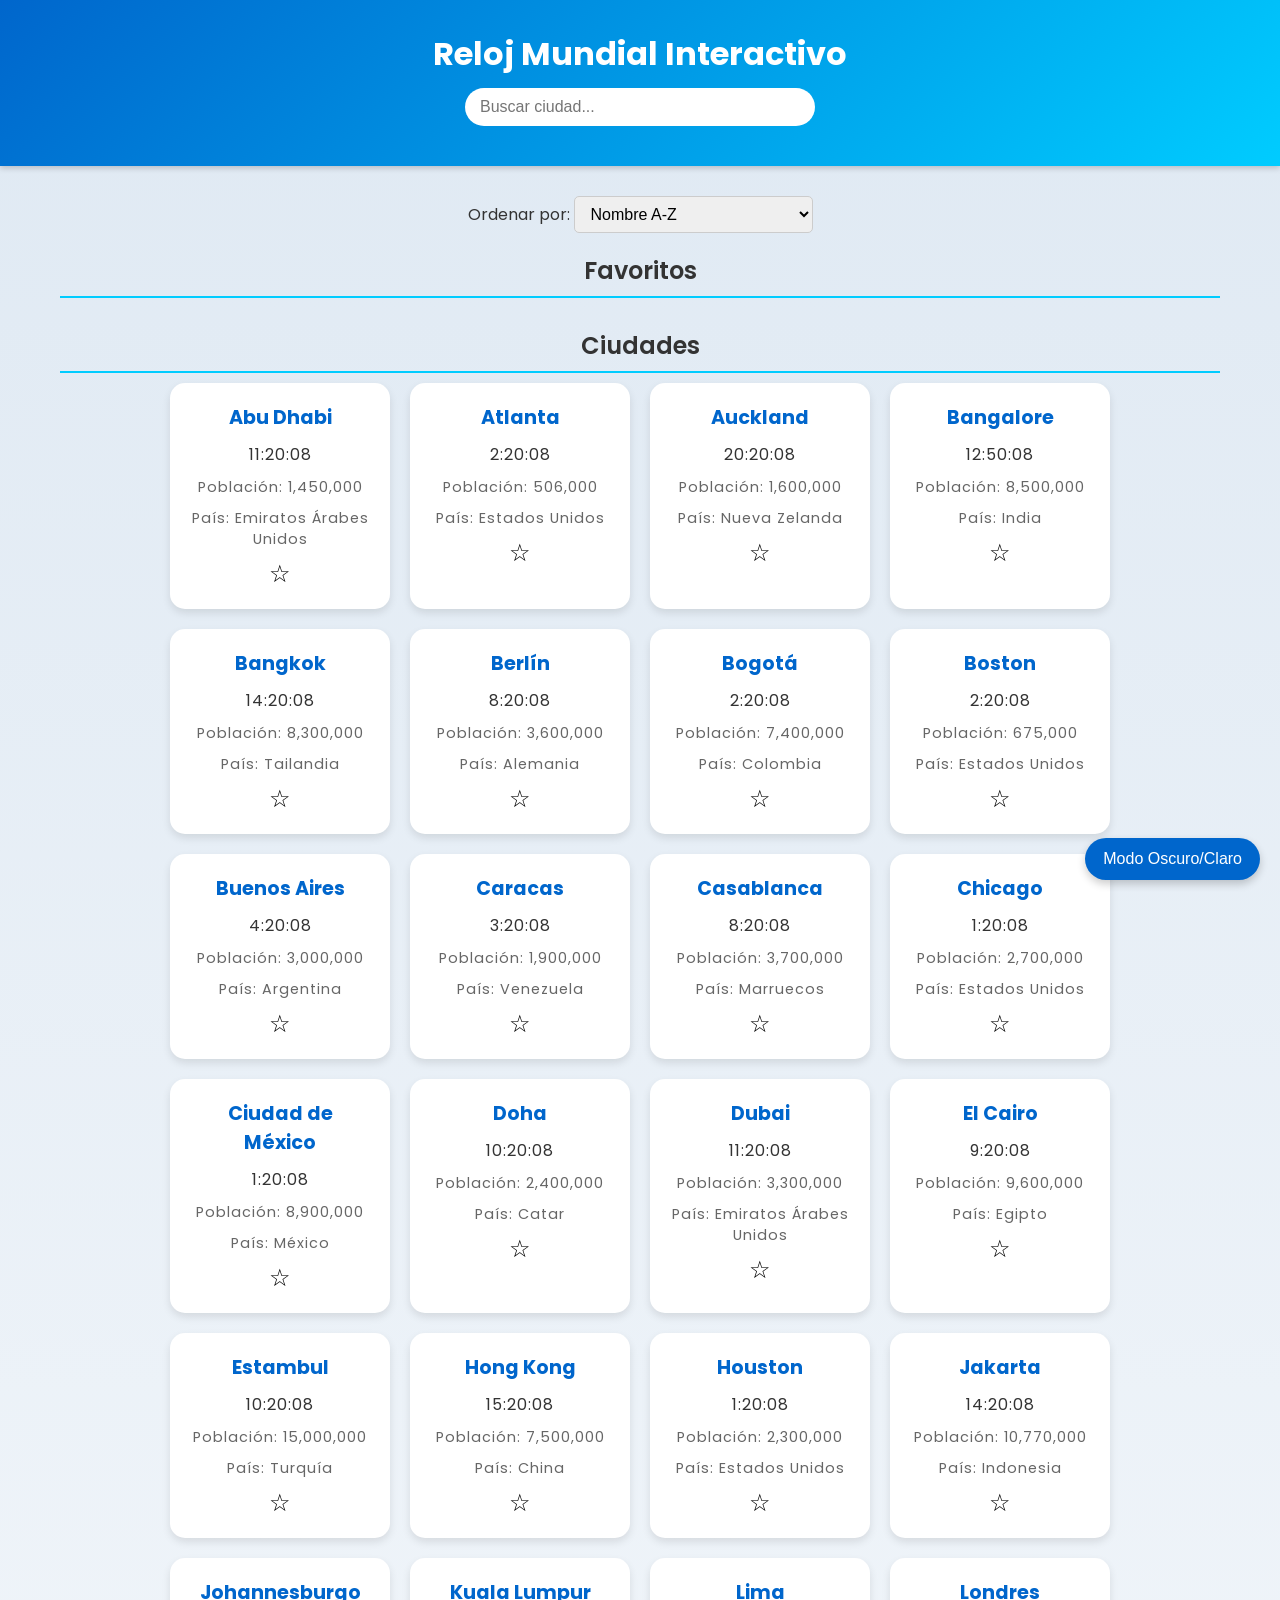
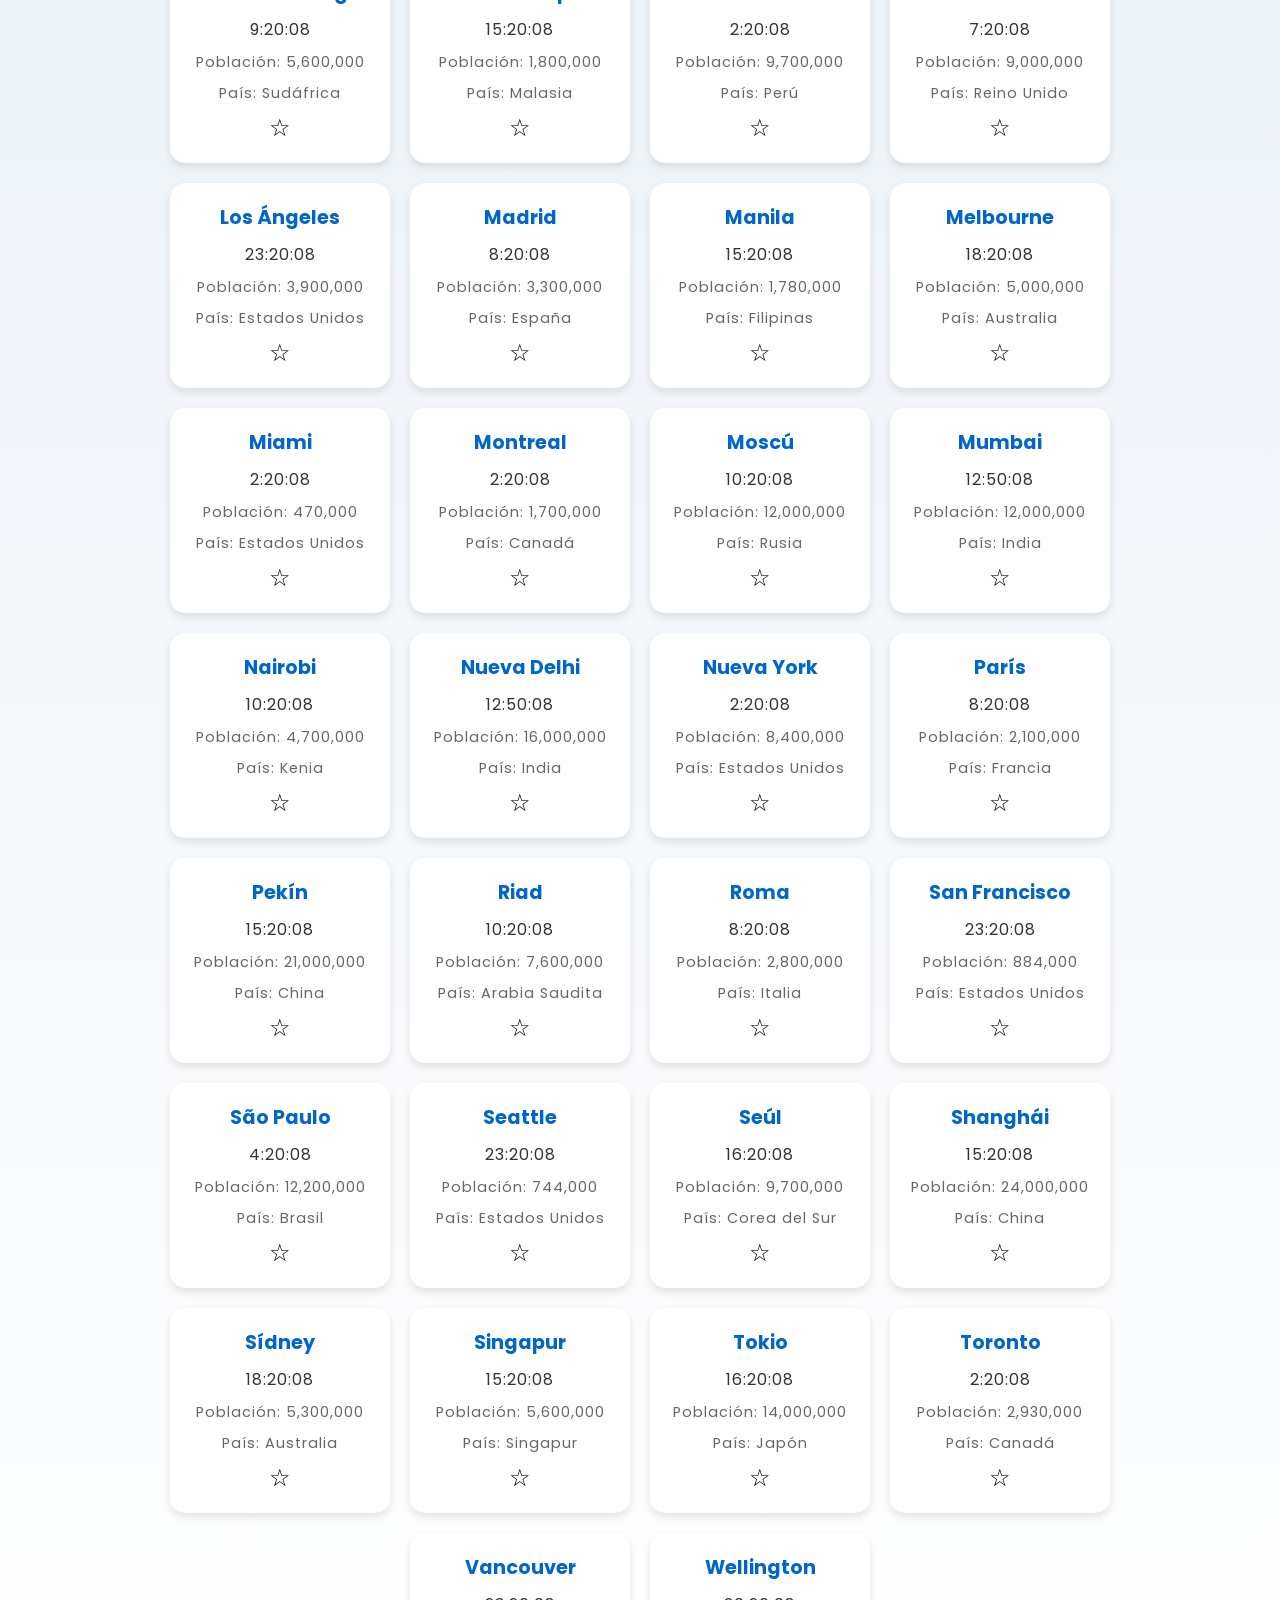
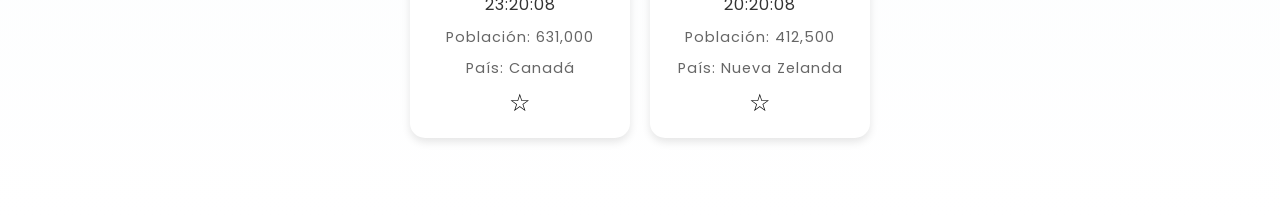
==== World-Time.html @ aeda7d7f "first version, no major features or changes" ====
<!DOCTYPE html>
<html lang="es">
<head>
  <meta charset="UTF-8">
  <meta name="viewport" content="width=device-width, initial-scale=1">
  <title>Reloj Mundial Interactivo</title>
  <!-- Fuente moderna desde Google Fonts -->
  <link href="https://fonts.googleapis.com/css2?family=Poppins:wght@300;400;600&display=swap" rel="stylesheet">
  <style>
    /* Reset de márgenes y estilos básicos */
    * {
      margin: 0;
      padding: 0;
      box-sizing: border-box;
    }
    body {
      font-family: 'Poppins', sans-serif;
      background: linear-gradient(to bottom, #dfe9f3, #ffffff);
      color: #333;
      transition: background 0.3s, color 0.3s;
      min-height: 100vh;
      padding-bottom: 60px; /* Espacio para el botón fijo */
    }
    header {
      background: linear-gradient(135deg, #0066cc, #00ccff);
      color: white;
      padding: 30px 20px;
      text-align: center;
      box-shadow: 0 2px 6px rgba(0,0,0,0.2);
      position: sticky;
      top: 0;
      z-index: 1000;
    }
    header h1 {
      font-size: 2rem;
      margin-bottom: 10px;
    }
    header input {
      padding: 10px 15px;
      width: 90%;
      max-width: 350px;
      border: none;
      border-radius: 25px;
      outline: none;
      font-size: 1rem;
      margin-bottom: 10px;
    }
    main {
      padding: 20px;
      max-width: 1200px;
      margin: 0 auto;
    }
    .section-title {
      margin: 20px 0 10px;
      padding-bottom: 8px;
      font-size: 1.5rem;
      font-weight: 600;
      border-bottom: 2px solid #00ccff;
      text-align: center;
    }
    /* Contenedores para Favoritos y Ciudades */
    #favoritos, #ciudades {
      display: flex;
      flex-wrap: wrap;
      gap: 20px;
      justify-content: center;
    }
    .city-card {
      background: white;
      width: 220px;
      padding: 20px;
      border-radius: 15px;
      box-shadow: 0 4px 8px rgba(0,0,0,0.1);
      text-align: center;
      transition: transform 0.2s, box-shadow 0.2s;
    }
    .city-card:hover {
      transform: translateY(-5px);
      box-shadow: 0 8px 16px rgba(0,0,0,0.2);
      cursor: pointer;
    }
    .city-card h3 {
      margin-bottom: 10px;
      font-size: 1.2rem;
      color: #0066cc;
    }
    .city-card p {
      font-size: 1rem;
      margin-bottom: 10px;
      letter-spacing: 1px;
    }
    /* Clases para mostrar la población y país */
    .city-card .population,
    .city-card .country {
      font-size: 0.9rem;
      color: #666;
      margin-bottom: 10px;
    }
    .city-card button {
      border: none;
      background: none;
      font-size: 1.5rem;
      cursor: pointer;
      transition: color 0.2s;
    }
    .city-card button:hover {
      color: #ffaa00;
    }
    /* Contenedor del selector de ordenamiento */
    #sorting-section {
      text-align: center;
      margin-bottom: 20px;
    }
    #sortSelect {
      padding: 8px 12px;
      border-radius: 5px;
      border: 1px solid #ccc;
      font-size: 1rem;
      outline: none;
      margin-top: 10px;
    }
    /* Botón para alternar el modo oscuro/claro */
    #toggleMode {
      position: fixed;
      bottom: 20px;
      right: 20px;
      padding: 12px 18px;
      border: none;
      border-radius: 30px;
      background: #0066cc;
      color: white;
      font-size: 1rem;
      cursor: pointer;
      box-shadow: 0 4px 8px rgba(0,0,0,0.2);
      transition: background 0.3s, transform 0.2s;
      z-index: 1000;
    }
    #toggleMode:hover {
      background: #004b99;
      transform: translateY(-3px);
    }
    /* Modo oscuro */
    .dark-mode {
      background: #1e1e1e;
      color: #cccccc;
    }
    .dark-mode header {
      background: linear-gradient(135deg, #005099, #0088cc);
    }
    .dark-mode .city-card {
      background: #333;
      color: #ddd;
    }
    .dark-mode input,
    .dark-mode select,
    .dark-mode button {
      color: #ddd;
    }
    /* Responsive */
    @media (max-width: 600px) {
      .city-card {
        width: 90%;
      }
      header h1 {
        font-size: 1.8rem;
      }
    }
  </style>
</head>
<body>
  <header>
    <h1>Reloj Mundial Interactivo</h1>
    <!-- Buscador para filtrar ciudades -->
    <input type="text" id="searchInput" placeholder="Buscar ciudad...">
  </header>

  <main>
    <!-- Sección para seleccionar el criterio de ordenamiento -->
    <section id="sorting-section">
      <label for="sortSelect">Ordenar por: </label>
      <select id="sortSelect">
        <option value="name-asc">Nombre A-Z</option>
        <option value="name-desc">Nombre Z-A</option>
        <option value="pop-asc">Población (menor a mayor)</option>
        <option value="pop-desc">Población (mayor a menor)</option>
      </select>
    </section>

    <!-- Sección de Favoritos -->
    <section id="favoritos-section">
      <h2 class="section-title">Favoritos</h2>
      <div id="favoritos">
        <!-- Las tarjetas de Favoritos se agregarán aquí -->
      </div>
    </section>

    <!-- Sección de Ciudades -->
    <section id="ciudades-section">
      <h2 class="section-title">Ciudades</h2>
      <div id="ciudades">
        <!-- Las tarjetas de Ciudades se generarán aquí -->
      </div>
    </section>
  </main>

  <!-- Botón para alternar el modo oscuro/claro -->
  <button id="toggleMode">Modo Oscuro/Claro</button>

  <script>
    // Lista de 50 ciudades con su zona horaria, población y país
    const cities = [
      { city: "Nueva York",       timezone: "America/New_York",        population: 8400000,  country: "Estados Unidos" },
      { city: "Los Ángeles",      timezone: "America/Los_Angeles",       population: 3900000,  country: "Estados Unidos" },
      { city: "Chicago",          timezone: "America/Chicago",           population: 2700000,  country: "Estados Unidos" },
      { city: "Houston",          timezone: "America/Chicago",           population: 2300000,  country: "Estados Unidos" },
      { city: "Miami",            timezone: "America/New_York",          population: 470000,   country: "Estados Unidos" },
      { city: "Londres",          timezone: "Europe/London",             population: 9000000,  country: "Reino Unido" },
      { city: "París",            timezone: "Europe/Paris",              population: 2100000,  country: "Francia" },
      { city: "Berlín",           timezone: "Europe/Berlin",             population: 3600000,  country: "Alemania" },
      { city: "Madrid",           timezone: "Europe/Madrid",             population: 3300000,  country: "España" },
      { city: "Roma",             timezone: "Europe/Rome",               population: 2800000,  country: "Italia" },
      { city: "Moscú",            timezone: "Europe/Moscow",             population: 12000000, country: "Rusia" },
      { city: "Estambul",         timezone: "Europe/Istanbul",           population: 15000000, country: "Turquía" },
      { city: "Pekín",            timezone: "Asia/Shanghai",             population: 21000000, country: "China" },
      { city: "Shanghái",         timezone: "Asia/Shanghai",             population: 24000000, country: "China" },
      { city: "Tokio",            timezone: "Asia/Tokyo",                population: 14000000, country: "Japón" },
      { city: "Seúl",             timezone: "Asia/Seoul",                population: 9700000,  country: "Corea del Sur" },
      { city: "Singapur",         timezone: "Asia/Singapore",            population: 5600000,  country: "Singapur" },
      { city: "Hong Kong",        timezone: "Asia/Hong_Kong",            population: 7500000,  country: "China" },
      { city: "Bangkok",          timezone: "Asia/Bangkok",              population: 8300000,  country: "Tailandia" },
      { city: "Nueva Delhi",      timezone: "Asia/Kolkata",              population: 16000000, country: "India" },
      { city: "Mumbai",           timezone: "Asia/Kolkata",              population: 12000000, country: "India" },
      { city: "Bangalore",        timezone: "Asia/Kolkata",              population: 8500000,  country: "India" },
      { city: "Kuala Lumpur",     timezone: "Asia/Kuala_Lumpur",         population: 1800000,  country: "Malasia" },
      { city: "Sídney",           timezone: "Australia/Sydney",          population: 5300000,  country: "Australia" },
      { city: "Melbourne",        timezone: "Australia/Melbourne",       population: 5000000,  country: "Australia" },
      { city: "Ciudad de México", timezone: "America/Mexico_City",       population: 8900000,  country: "México" },
      { city: "Bogotá",           timezone: "America/Bogota",            population: 7400000,  country: "Colombia" },
      { city: "São Paulo",        timezone: "America/Sao_Paulo",         population: 12200000, country: "Brasil" },
      { city: "Buenos Aires",     timezone: "America/Argentina/Buenos_Aires", population: 3000000, country: "Argentina" },
      { city: "Lima",             timezone: "America/Lima",              population: 9700000,  country: "Perú" },
      { city: "El Cairo",         timezone: "Africa/Cairo",              population: 9600000,  country: "Egipto" },
      { city: "Johannesburgo",    timezone: "Africa/Johannesburg",       population: 5600000,  country: "Sudáfrica" },
      { city: "Nairobi",          timezone: "Africa/Nairobi",            population: 4700000,  country: "Kenia" },
      { city: "Casablanca",       timezone: "Africa/Casablanca",         population: 3700000,  country: "Marruecos" },
      { city: "Dubai",            timezone: "Asia/Dubai",                population: 3300000,  country: "Emiratos Árabes Unidos" },
      { city: "Abu Dhabi",        timezone: "Asia/Dubai",                population: 1450000,  country: "Emiratos Árabes Unidos" },
      { city: "Doha",             timezone: "Asia/Qatar",                population: 2400000,  country: "Catar" },
      { city: "Riad",             timezone: "Asia/Riyadh",               population: 7600000,  country: "Arabia Saudita" },
      { city: "Caracas",          timezone: "America/Caracas",           population: 1900000,  country: "Venezuela" },
      { city: "Montreal",         timezone: "America/Toronto",           population: 1700000,  country: "Canadá" },
      { city: "Toronto",          timezone: "America/Toronto",           population: 2930000,  country: "Canadá" },
      { city: "Vancouver",        timezone: "America/Vancouver",         population: 631000,   country: "Canadá" },
      { city: "San Francisco",    timezone: "America/Los_Angeles",       population: 884000,   country: "Estados Unidos" },
      { city: "Boston",           timezone: "America/New_York",          population: 675000,   country: "Estados Unidos" },
      { city: "Seattle",          timezone: "America/Los_Angeles",       population: 744000,   country: "Estados Unidos" },
      { city: "Atlanta",          timezone: "America/New_York",          population: 506000,   country: "Estados Unidos" },
      { city: "Auckland",         timezone: "Pacific/Auckland",          population: 1600000,  country: "Nueva Zelanda" },
      { city: "Wellington",       timezone: "Pacific/Auckland",          population: 412500,   country: "Nueva Zelanda" },
      { city: "Jakarta",          timezone: "Asia/Jakarta",              population: 10770000, country: "Indonesia" },
      { city: "Manila",           timezone: "Asia/Manila",               population: 1780000,  country: "Filipinas" }
    ];

    // Se recupera (o inicializa) la lista de Favoritos desde localStorage
    let favoritos = JSON.parse(localStorage.getItem('favoritos')) || [];

    // Variable para el criterio de ordenamiento actual (por defecto: nombre ascendente)
    let currentSort = "name-asc";

    /**
     * Función para ordenar un arreglo de objetos ciudad según el criterio seleccionado.
     * @param {Array} arr Arreglo de objetos ciudad.
     * @returns {Array} El arreglo ordenado.
     */
    function sortCities(arr) {
      return arr.sort((a, b) => {
        if (currentSort === "name-asc") {
          return a.city.localeCompare(b.city);
        } else if (currentSort === "name-desc") {
          return b.city.localeCompare(a.city);
        } else if (currentSort === "pop-asc") {
          return a.population - b.population;
        } else if (currentSort === "pop-desc") {
          return b.population - a.population;
        } else {
          return 0;
        }
      });
    }

    /**
     * Actualiza la hora en todos los elementos que tengan el atributo data-time-city.
     */
    function updateTime() {
      document.querySelectorAll("[data-time-city]").forEach(el => {
        const cityName = el.getAttribute("data-time-city");
        const cityObj = cities.find(c => c.city === cityName);
        if (cityObj) {
          el.innerText = new Date().toLocaleTimeString("es-ES", { timeZone: cityObj.timezone });
        }
      });
    }

    /**
     * Crea una tarjeta para una ciudad determinada.
     * @param {Object} cityObj Objeto con datos de la ciudad.
     * @returns {HTMLElement} La tarjeta de la ciudad.
     */
    function createCityCard(cityObj) {
      const card = document.createElement('div');
      card.className = 'city-card';
      card.setAttribute('data-city', cityObj.city);
      card.innerHTML = `
        <h3>${cityObj.city}</h3>
        <p data-time-city="${cityObj.city}">${new Date().toLocaleTimeString("es-ES", { timeZone: cityObj.timezone })}</p>
        <p class="population">Población: ${cityObj.population.toLocaleString()}</p>
        <p class="country">País: ${cityObj.country}</p>
        <button onclick="toggleFavorito('${cityObj.city}')">
          ${favoritos.includes(cityObj.city) ? '★' : '☆'}
        </button>
      `;
      return card;
    }

    /**
     * Renderiza la lista de ciudades en la sección "Ciudades".
     * Se muestran solo las ciudades que NO están en Favoritos.
     */
    function renderCities() {
      const container = document.getElementById('ciudades');
      container.innerHTML = "";
      const searchQuery = document.getElementById('searchInput').value.toLowerCase();
      let filteredCities = cities.filter(cityObj =>
        cityObj.city.toLowerCase().includes(searchQuery) && !favoritos.includes(cityObj.city)
      );
      // Ordenar según el criterio seleccionado
      filteredCities = sortCities(filteredCities);
      filteredCities.forEach(cityObj => {
        container.appendChild(createCityCard(cityObj));
      });
    }

    /**
     * Renderiza la sección de Favoritos.
     */
    function renderFavoritos() {
      const container = document.getElementById('favoritos');
      container.innerHTML = "";
      // Se crea un arreglo a partir de los nombres en favoritos
      let favCities = favoritos.map(cityName => cities.find(c => c.city === cityName));
      favCities = sortCities(favCities);
      favCities.forEach(cityObj => {
        container.appendChild(createCityCard(cityObj));
      });
    }

    /**
     * Agrega o quita una ciudad de Favoritos. Actualiza el localStorage y re-renderiza ambas secciones.
     * @param {string} cityName Nombre de la ciudad.
     */
    function toggleFavorito(cityName) {
      if (favoritos.includes(cityName)) {
        favoritos = favoritos.filter(c => c !== cityName);
      } else {
        favoritos.push(cityName);
      }
      localStorage.setItem('favoritos', JSON.stringify(favoritos));
      renderFavoritos();
      renderCities();
    }
    
    // Hacer accesible la función globalmente
    window.toggleFavorito = toggleFavorito;

    // Listener para el buscador en vivo.
    document.getElementById('searchInput').addEventListener('input', renderCities);

    // Listener para el selector de ordenamiento.
    document.getElementById('sortSelect').addEventListener('change', function() {
      currentSort = this.value;
      renderCities();
      renderFavoritos();
    });

    // Listener para el botón de modo oscuro/claro.
    document.getElementById('toggleMode').addEventListener('click', function() {
      document.body.classList.toggle('dark-mode');
    });

    // Renderizado inicial y actualización continua de la hora.
    renderFavoritos();
    renderCities();
    setInterval(updateTime, 1000);
  </script>
</body>
</html>
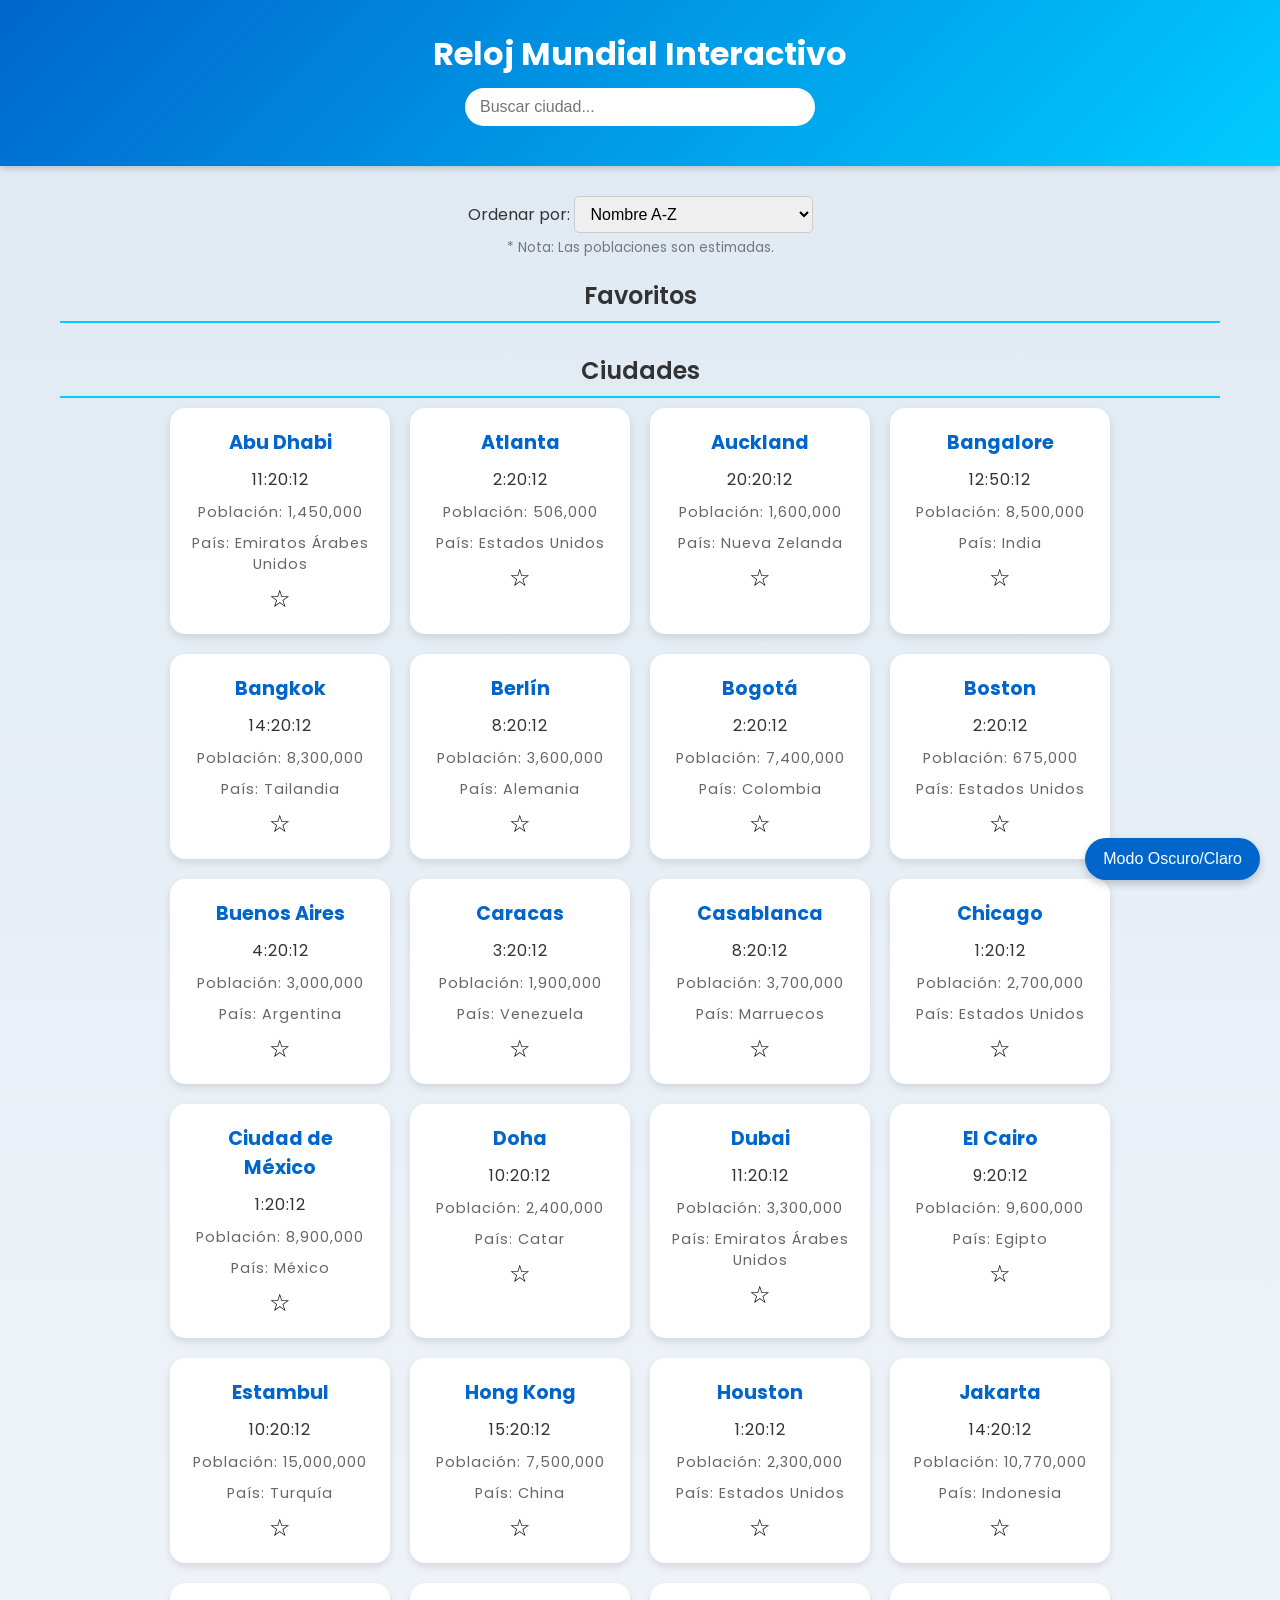
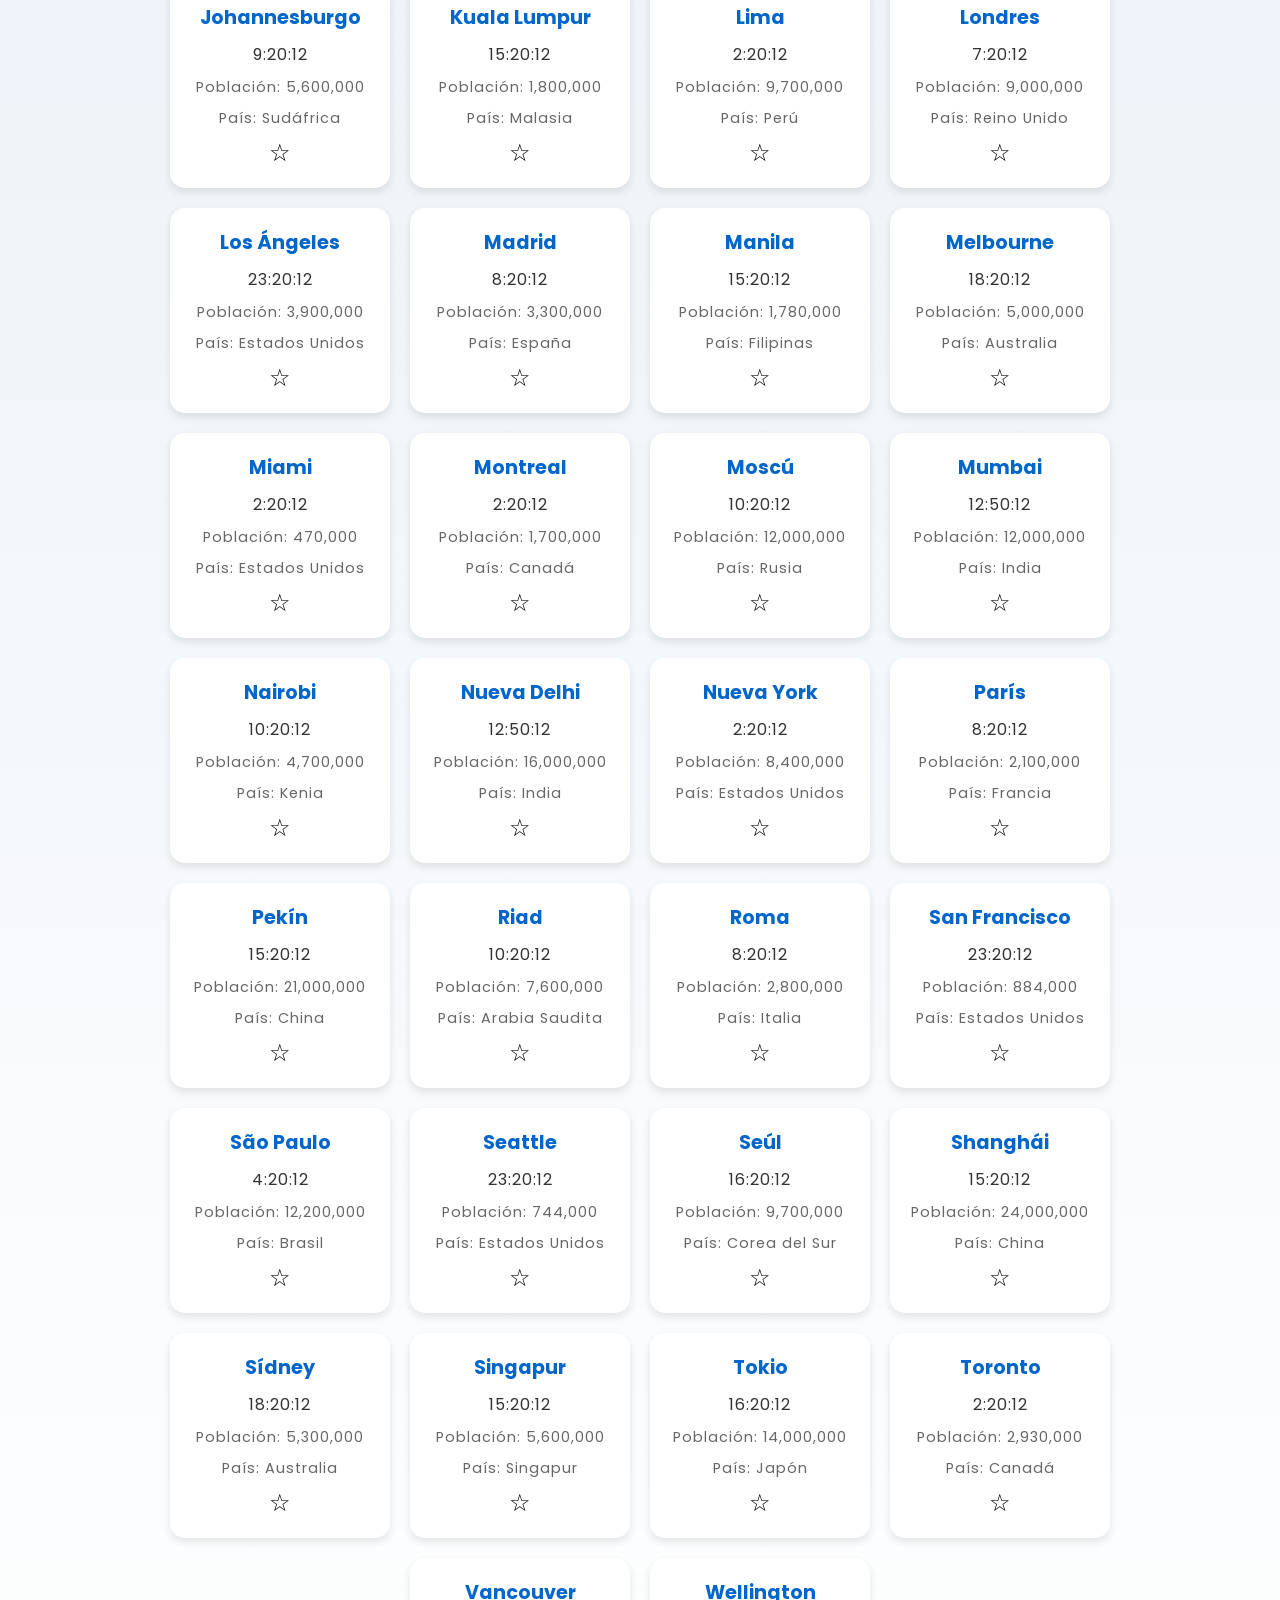
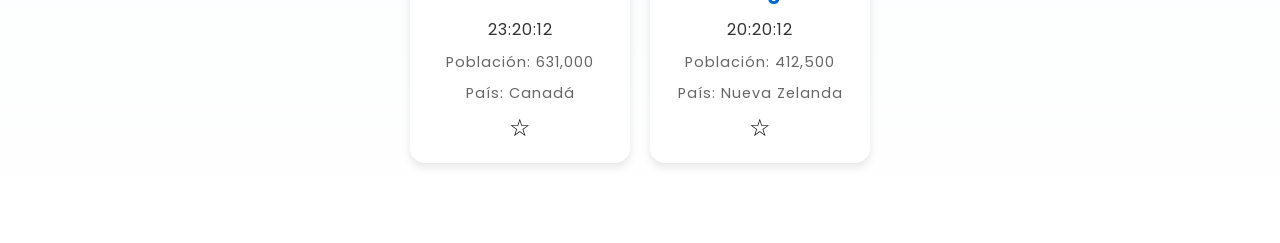
==== commit e68c220f: "Separe el archivo html a js css y html" ====
--- a/World-Time.html
+++ b/World-Time.html
@@ -6,166 +6,8 @@
   <title>Reloj Mundial Interactivo</title>
   <!-- Fuente moderna desde Google Fonts -->
   <link href="https://fonts.googleapis.com/css2?family=Poppins:wght@300;400;600&display=swap" rel="stylesheet">
-  <style>
-    /* Reset de márgenes y estilos básicos */
-    * {
-      margin: 0;
-      padding: 0;
-      box-sizing: border-box;
-    }
-    body {
-      font-family: 'Poppins', sans-serif;
-      background: linear-gradient(to bottom, #dfe9f3, #ffffff);
-      color: #333;
-      transition: background 0.3s, color 0.3s;
-      min-height: 100vh;
-      padding-bottom: 60px; /* Espacio para el botón fijo */
-    }
-    header {
-      background: linear-gradient(135deg, #0066cc, #00ccff);
-      color: white;
-      padding: 30px 20px;
-      text-align: center;
-      box-shadow: 0 2px 6px rgba(0,0,0,0.2);
-      position: sticky;
-      top: 0;
-      z-index: 1000;
-    }
-    header h1 {
-      font-size: 2rem;
-      margin-bottom: 10px;
-    }
-    header input {
-      padding: 10px 15px;
-      width: 90%;
-      max-width: 350px;
-      border: none;
-      border-radius: 25px;
-      outline: none;
-      font-size: 1rem;
-      margin-bottom: 10px;
-    }
-    main {
-      padding: 20px;
-      max-width: 1200px;
-      margin: 0 auto;
-    }
-    .section-title {
-      margin: 20px 0 10px;
-      padding-bottom: 8px;
-      font-size: 1.5rem;
-      font-weight: 600;
-      border-bottom: 2px solid #00ccff;
-      text-align: center;
-    }
-    /* Contenedores para Favoritos y Ciudades */
-    #favoritos, #ciudades {
-      display: flex;
-      flex-wrap: wrap;
-      gap: 20px;
-      justify-content: center;
-    }
-    .city-card {
-      background: white;
-      width: 220px;
-      padding: 20px;
-      border-radius: 15px;
-      box-shadow: 0 4px 8px rgba(0,0,0,0.1);
-      text-align: center;
-      transition: transform 0.2s, box-shadow 0.2s;
-    }
-    .city-card:hover {
-      transform: translateY(-5px);
-      box-shadow: 0 8px 16px rgba(0,0,0,0.2);
-      cursor: pointer;
-    }
-    .city-card h3 {
-      margin-bottom: 10px;
-      font-size: 1.2rem;
-      color: #0066cc;
-    }
-    .city-card p {
-      font-size: 1rem;
-      margin-bottom: 10px;
-      letter-spacing: 1px;
-    }
-    /* Clases para mostrar la población y país */
-    .city-card .population,
-    .city-card .country {
-      font-size: 0.9rem;
-      color: #666;
-      margin-bottom: 10px;
-    }
-    .city-card button {
-      border: none;
-      background: none;
-      font-size: 1.5rem;
-      cursor: pointer;
-      transition: color 0.2s;
-    }
-    .city-card button:hover {
-      color: #ffaa00;
-    }
-    /* Contenedor del selector de ordenamiento */
-    #sorting-section {
-      text-align: center;
-      margin-bottom: 20px;
-    }
-    #sortSelect {
-      padding: 8px 12px;
-      border-radius: 5px;
-      border: 1px solid #ccc;
-      font-size: 1rem;
-      outline: none;
-      margin-top: 10px;
-    }
-    /* Botón para alternar el modo oscuro/claro */
-    #toggleMode {
-      position: fixed;
-      bottom: 20px;
-      right: 20px;
-      padding: 12px 18px;
-      border: none;
-      border-radius: 30px;
-      background: #0066cc;
-      color: white;
-      font-size: 1rem;
-      cursor: pointer;
-      box-shadow: 0 4px 8px rgba(0,0,0,0.2);
-      transition: background 0.3s, transform 0.2s;
-      z-index: 1000;
-    }
-    #toggleMode:hover {
-      background: #004b99;
-      transform: translateY(-3px);
-    }
-    /* Modo oscuro */
-    .dark-mode {
-      background: #1e1e1e;
-      color: #cccccc;
-    }
-    .dark-mode header {
-      background: linear-gradient(135deg, #005099, #0088cc);
-    }
-    .dark-mode .city-card {
-      background: #333;
-      color: #ddd;
-    }
-    .dark-mode input,
-    .dark-mode select,
-    .dark-mode button {
-      color: #ddd;
-    }
-    /* Responsive */
-    @media (max-width: 600px) {
-      .city-card {
-        width: 90%;
-      }
-      header h1 {
-        font-size: 1.8rem;
-      }
-    }
-  </style>
+  <!-- Enlace al archivo CSS externo -->
+  <link rel="stylesheet" href="styles.css">
 </head>
 <body>
   <header>
@@ -184,6 +26,8 @@
         <option value="pop-asc">Población (menor a mayor)</option>
         <option value="pop-desc">Población (mayor a menor)</option>
       </select>
+      <!-- Advertencia de que las poblaciones son estimadas -->
+      <p class="note">* Nota: Las poblaciones son estimadas.</p>
     </section>
 
     <!-- Sección de Favoritos -->
@@ -206,191 +50,7 @@
   <!-- Botón para alternar el modo oscuro/claro -->
   <button id="toggleMode">Modo Oscuro/Claro</button>
 
-  <script>
-    // Lista de 50 ciudades con su zona horaria, población y país
-    const cities = [
-      { city: "Nueva York",       timezone: "America/New_York",        population: 8400000,  country: "Estados Unidos" },
-      { city: "Los Ángeles",      timezone: "America/Los_Angeles",       population: 3900000,  country: "Estados Unidos" },
-      { city: "Chicago",          timezone: "America/Chicago",           population: 2700000,  country: "Estados Unidos" },
-      { city: "Houston",          timezone: "America/Chicago",           population: 2300000,  country: "Estados Unidos" },
-      { city: "Miami",            timezone: "America/New_York",          population: 470000,   country: "Estados Unidos" },
-      { city: "Londres",          timezone: "Europe/London",             population: 9000000,  country: "Reino Unido" },
-      { city: "París",            timezone: "Europe/Paris",              population: 2100000,  country: "Francia" },
-      { city: "Berlín",           timezone: "Europe/Berlin",             population: 3600000,  country: "Alemania" },
-      { city: "Madrid",           timezone: "Europe/Madrid",             population: 3300000,  country: "España" },
-      { city: "Roma",             timezone: "Europe/Rome",               population: 2800000,  country: "Italia" },
-      { city: "Moscú",            timezone: "Europe/Moscow",             population: 12000000, country: "Rusia" },
-      { city: "Estambul",         timezone: "Europe/Istanbul",           population: 15000000, country: "Turquía" },
-      { city: "Pekín",            timezone: "Asia/Shanghai",             population: 21000000, country: "China" },
-      { city: "Shanghái",         timezone: "Asia/Shanghai",             population: 24000000, country: "China" },
-      { city: "Tokio",            timezone: "Asia/Tokyo",                population: 14000000, country: "Japón" },
-      { city: "Seúl",             timezone: "Asia/Seoul",                population: 9700000,  country: "Corea del Sur" },
-      { city: "Singapur",         timezone: "Asia/Singapore",            population: 5600000,  country: "Singapur" },
-      { city: "Hong Kong",        timezone: "Asia/Hong_Kong",            population: 7500000,  country: "China" },
-      { city: "Bangkok",          timezone: "Asia/Bangkok",              population: 8300000,  country: "Tailandia" },
-      { city: "Nueva Delhi",      timezone: "Asia/Kolkata",              population: 16000000, country: "India" },
-      { city: "Mumbai",           timezone: "Asia/Kolkata",              population: 12000000, country: "India" },
-      { city: "Bangalore",        timezone: "Asia/Kolkata",              population: 8500000,  country: "India" },
-      { city: "Kuala Lumpur",     timezone: "Asia/Kuala_Lumpur",         population: 1800000,  country: "Malasia" },
-      { city: "Sídney",           timezone: "Australia/Sydney",          population: 5300000,  country: "Australia" },
-      { city: "Melbourne",        timezone: "Australia/Melbourne",       population: 5000000,  country: "Australia" },
-      { city: "Ciudad de México", timezone: "America/Mexico_City",       population: 8900000,  country: "México" },
-      { city: "Bogotá",           timezone: "America/Bogota",            population: 7400000,  country: "Colombia" },
-      { city: "São Paulo",        timezone: "America/Sao_Paulo",         population: 12200000, country: "Brasil" },
-      { city: "Buenos Aires",     timezone: "America/Argentina/Buenos_Aires", population: 3000000, country: "Argentina" },
-      { city: "Lima",             timezone: "America/Lima",              population: 9700000,  country: "Perú" },
-      { city: "El Cairo",         timezone: "Africa/Cairo",              population: 9600000,  country: "Egipto" },
-      { city: "Johannesburgo",    timezone: "Africa/Johannesburg",       population: 5600000,  country: "Sudáfrica" },
-      { city: "Nairobi",          timezone: "Africa/Nairobi",            population: 4700000,  country: "Kenia" },
-      { city: "Casablanca",       timezone: "Africa/Casablanca",         population: 3700000,  country: "Marruecos" },
-      { city: "Dubai",            timezone: "Asia/Dubai",                population: 3300000,  country: "Emiratos Árabes Unidos" },
-      { city: "Abu Dhabi",        timezone: "Asia/Dubai",                population: 1450000,  country: "Emiratos Árabes Unidos" },
-      { city: "Doha",             timezone: "Asia/Qatar",                population: 2400000,  country: "Catar" },
-      { city: "Riad",             timezone: "Asia/Riyadh",               population: 7600000,  country: "Arabia Saudita" },
-      { city: "Caracas",          timezone: "America/Caracas",           population: 1900000,  country: "Venezuela" },
-      { city: "Montreal",         timezone: "America/Toronto",           population: 1700000,  country: "Canadá" },
-      { city: "Toronto",          timezone: "America/Toronto",           population: 2930000,  country: "Canadá" },
-      { city: "Vancouver",        timezone: "America/Vancouver",         population: 631000,   country: "Canadá" },
-      { city: "San Francisco",    timezone: "America/Los_Angeles",       population: 884000,   country: "Estados Unidos" },
-      { city: "Boston",           timezone: "America/New_York",          population: 675000,   country: "Estados Unidos" },
-      { city: "Seattle",          timezone: "America/Los_Angeles",       population: 744000,   country: "Estados Unidos" },
-      { city: "Atlanta",          timezone: "America/New_York",          population: 506000,   country: "Estados Unidos" },
-      { city: "Auckland",         timezone: "Pacific/Auckland",          population: 1600000,  country: "Nueva Zelanda" },
-      { city: "Wellington",       timezone: "Pacific/Auckland",          population: 412500,   country: "Nueva Zelanda" },
-      { city: "Jakarta",          timezone: "Asia/Jakarta",              population: 10770000, country: "Indonesia" },
-      { city: "Manila",           timezone: "Asia/Manila",               population: 1780000,  country: "Filipinas" }
-    ];
-
-    // Se recupera (o inicializa) la lista de Favoritos desde localStorage
-    let favoritos = JSON.parse(localStorage.getItem('favoritos')) || [];
-
-    // Variable para el criterio de ordenamiento actual (por defecto: nombre ascendente)
-    let currentSort = "name-asc";
-
-    /**
-     * Función para ordenar un arreglo de objetos ciudad según el criterio seleccionado.
-     * @param {Array} arr Arreglo de objetos ciudad.
-     * @returns {Array} El arreglo ordenado.
-     */
-    function sortCities(arr) {
-      return arr.sort((a, b) => {
-        if (currentSort === "name-asc") {
-          return a.city.localeCompare(b.city);
-        } else if (currentSort === "name-desc") {
-          return b.city.localeCompare(a.city);
-        } else if (currentSort === "pop-asc") {
-          return a.population - b.population;
-        } else if (currentSort === "pop-desc") {
-          return b.population - a.population;
-        } else {
-          return 0;
-        }
-      });
-    }
-
-    /**
-     * Actualiza la hora en todos los elementos que tengan el atributo data-time-city.
-     */
-    function updateTime() {
-      document.querySelectorAll("[data-time-city]").forEach(el => {
-        const cityName = el.getAttribute("data-time-city");
-        const cityObj = cities.find(c => c.city === cityName);
-        if (cityObj) {
-          el.innerText = new Date().toLocaleTimeString("es-ES", { timeZone: cityObj.timezone });
-        }
-      });
-    }
-
-    /**
-     * Crea una tarjeta para una ciudad determinada.
-     * @param {Object} cityObj Objeto con datos de la ciudad.
-     * @returns {HTMLElement} La tarjeta de la ciudad.
-     */
-    function createCityCard(cityObj) {
-      const card = document.createElement('div');
-      card.className = 'city-card';
-      card.setAttribute('data-city', cityObj.city);
-      card.innerHTML = `
-        <h3>${cityObj.city}</h3>
-        <p data-time-city="${cityObj.city}">${new Date().toLocaleTimeString("es-ES", { timeZone: cityObj.timezone })}</p>
-        <p class="population">Población: ${cityObj.population.toLocaleString()}</p>
-        <p class="country">País: ${cityObj.country}</p>
-        <button onclick="toggleFavorito('${cityObj.city}')">
-          ${favoritos.includes(cityObj.city) ? '★' : '☆'}
-        </button>
-      `;
-      return card;
-    }
-
-    /**
-     * Renderiza la lista de ciudades en la sección "Ciudades".
-     * Se muestran solo las ciudades que NO están en Favoritos.
-     */
-    function renderCities() {
-      const container = document.getElementById('ciudades');
-      container.innerHTML = "";
-      const searchQuery = document.getElementById('searchInput').value.toLowerCase();
-      let filteredCities = cities.filter(cityObj =>
-        cityObj.city.toLowerCase().includes(searchQuery) && !favoritos.includes(cityObj.city)
-      );
-      // Ordenar según el criterio seleccionado
-      filteredCities = sortCities(filteredCities);
-      filteredCities.forEach(cityObj => {
-        container.appendChild(createCityCard(cityObj));
-      });
-    }
-
-    /**
-     * Renderiza la sección de Favoritos.
-     */
-    function renderFavoritos() {
-      const container = document.getElementById('favoritos');
-      container.innerHTML = "";
-      // Se crea un arreglo a partir de los nombres en favoritos
-      let favCities = favoritos.map(cityName => cities.find(c => c.city === cityName));
-      favCities = sortCities(favCities);
-      favCities.forEach(cityObj => {
-        container.appendChild(createCityCard(cityObj));
-      });
-    }
-
-    /**
-     * Agrega o quita una ciudad de Favoritos. Actualiza el localStorage y re-renderiza ambas secciones.
-     * @param {string} cityName Nombre de la ciudad.
-     */
-    function toggleFavorito(cityName) {
-      if (favoritos.includes(cityName)) {
-        favoritos = favoritos.filter(c => c !== cityName);
-      } else {
-        favoritos.push(cityName);
-      }
-      localStorage.setItem('favoritos', JSON.stringify(favoritos));
-      renderFavoritos();
-      renderCities();
-    }
-    
-    // Hacer accesible la función globalmente
-    window.toggleFavorito = toggleFavorito;
-
-    // Listener para el buscador en vivo.
-    document.getElementById('searchInput').addEventListener('input', renderCities);
-
-    // Listener para el selector de ordenamiento.
-    document.getElementById('sortSelect').addEventListener('change', function() {
-      currentSort = this.value;
-      renderCities();
-      renderFavoritos();
-    });
-
-    // Listener para el botón de modo oscuro/claro.
-    document.getElementById('toggleMode').addEventListener('click', function() {
-      document.body.classList.toggle('dark-mode');
-    });
-
-    // Renderizado inicial y actualización continua de la hora.
-    renderFavoritos();
-    renderCities();
-    setInterval(updateTime, 1000);
-  </script>
+  <!-- Enlace al archivo JavaScript externo -->
+  <script src="script.js"></script>
 </body>
 </html>
--- a/styles.css
+++ b/styles.css
@@ -0,0 +1,165 @@
+/* Reset de márgenes y estilos básicos */
+* {
+    margin: 0;
+    padding: 0;
+    box-sizing: border-box;
+  }
+  body {
+    font-family: 'Poppins', sans-serif;
+    background: linear-gradient(to bottom, #dfe9f3, #ffffff);
+    color: #333;
+    transition: background 0.3s, color 0.3s;
+    min-height: 100vh;
+    padding-bottom: 60px; /* Espacio para el botón fijo */
+  }
+  header {
+    background: linear-gradient(135deg, #0066cc, #00ccff);
+    color: white;
+    padding: 30px 20px;
+    text-align: center;
+    box-shadow: 0 2px 6px rgba(0,0,0,0.2);
+    position: sticky;
+    top: 0;
+    z-index: 1000;
+  }
+  header h1 {
+    font-size: 2rem;
+    margin-bottom: 10px;
+  }
+  header input {
+    padding: 10px 15px;
+    width: 90%;
+    max-width: 350px;
+    border: none;
+    border-radius: 25px;
+    outline: none;
+    font-size: 1rem;
+    margin-bottom: 10px;
+  }
+  main {
+    padding: 20px;
+    max-width: 1200px;
+    margin: 0 auto;
+  }
+  .section-title {
+    margin: 20px 0 10px;
+    padding-bottom: 8px;
+    font-size: 1.5rem;
+    font-weight: 600;
+    border-bottom: 2px solid #00ccff;
+    text-align: center;
+  }
+  /* Contenedores para Favoritos y Ciudades */
+  #favoritos, #ciudades {
+    display: flex;
+    flex-wrap: wrap;
+    gap: 20px;
+    justify-content: center;
+  }
+  .city-card {
+    background: white;
+    width: 220px;
+    padding: 20px;
+    border-radius: 15px;
+    box-shadow: 0 4px 8px rgba(0,0,0,0.1);
+    text-align: center;
+    transition: transform 0.2s, box-shadow 0.2s;
+  }
+  .city-card:hover {
+    transform: translateY(-5px);
+    box-shadow: 0 8px 16px rgba(0,0,0,0.2);
+    cursor: pointer;
+  }
+  .city-card h3 {
+    margin-bottom: 10px;
+    font-size: 1.2rem;
+    color: #0066cc;
+  }
+  .city-card p {
+    font-size: 1rem;
+    margin-bottom: 10px;
+    letter-spacing: 1px;
+  }
+  /* Clases para mostrar la población y país */
+  .city-card .population,
+  .city-card .country {
+    font-size: 0.9rem;
+    color: #666;
+    margin-bottom: 10px;
+  }
+  .city-card button {
+    border: none;
+    background: none;
+    font-size: 1.5rem;
+    cursor: pointer;
+    transition: color 0.2s;
+  }
+  .city-card button:hover {
+    color: #ffaa00;
+  }
+  /* Contenedor del selector de ordenamiento */
+  #sorting-section {
+    text-align: center;
+    margin-bottom: 20px;
+  }
+  #sortSelect {
+    padding: 8px 12px;
+    border-radius: 5px;
+    border: 1px solid #ccc;
+    font-size: 1rem;
+    outline: none;
+    margin-top: 10px;
+  }
+  .note {
+    text-align: center;
+    font-size: 0.85rem;
+    color: #777;
+    margin-top: 5px;
+  }
+  /* Botón para alternar el modo oscuro/claro */
+  #toggleMode {
+    position: fixed;
+    bottom: 20px;
+    right: 20px;
+    padding: 12px 18px;
+    border: none;
+    border-radius: 30px;
+    background: #0066cc;
+    color: white;
+    font-size: 1rem;
+    cursor: pointer;
+    box-shadow: 0 4px 8px rgba(0,0,0,0.2);
+    transition: background 0.3s, transform 0.2s;
+    z-index: 1000;
+  }
+  #toggleMode:hover {
+    background: #004b99;
+    transform: translateY(-3px);
+  }
+  /* Modo oscuro */
+  .dark-mode {
+    background: #1e1e1e;
+    color: #cccccc;
+  }
+  .dark-mode header {
+    background: linear-gradient(135deg, #005099, #0088cc);
+  }
+  .dark-mode .city-card {
+    background: #333;
+    color: #ddd;
+  }
+  .dark-mode input,
+  .dark-mode select,
+  .dark-mode button {
+    color: #ddd;
+  }
+  /* Responsive */
+  @media (max-width: 600px) {
+    .city-card {
+      width: 90%;
+    }
+    header h1 {
+      font-size: 1.8rem;
+    }
+  }
+  
